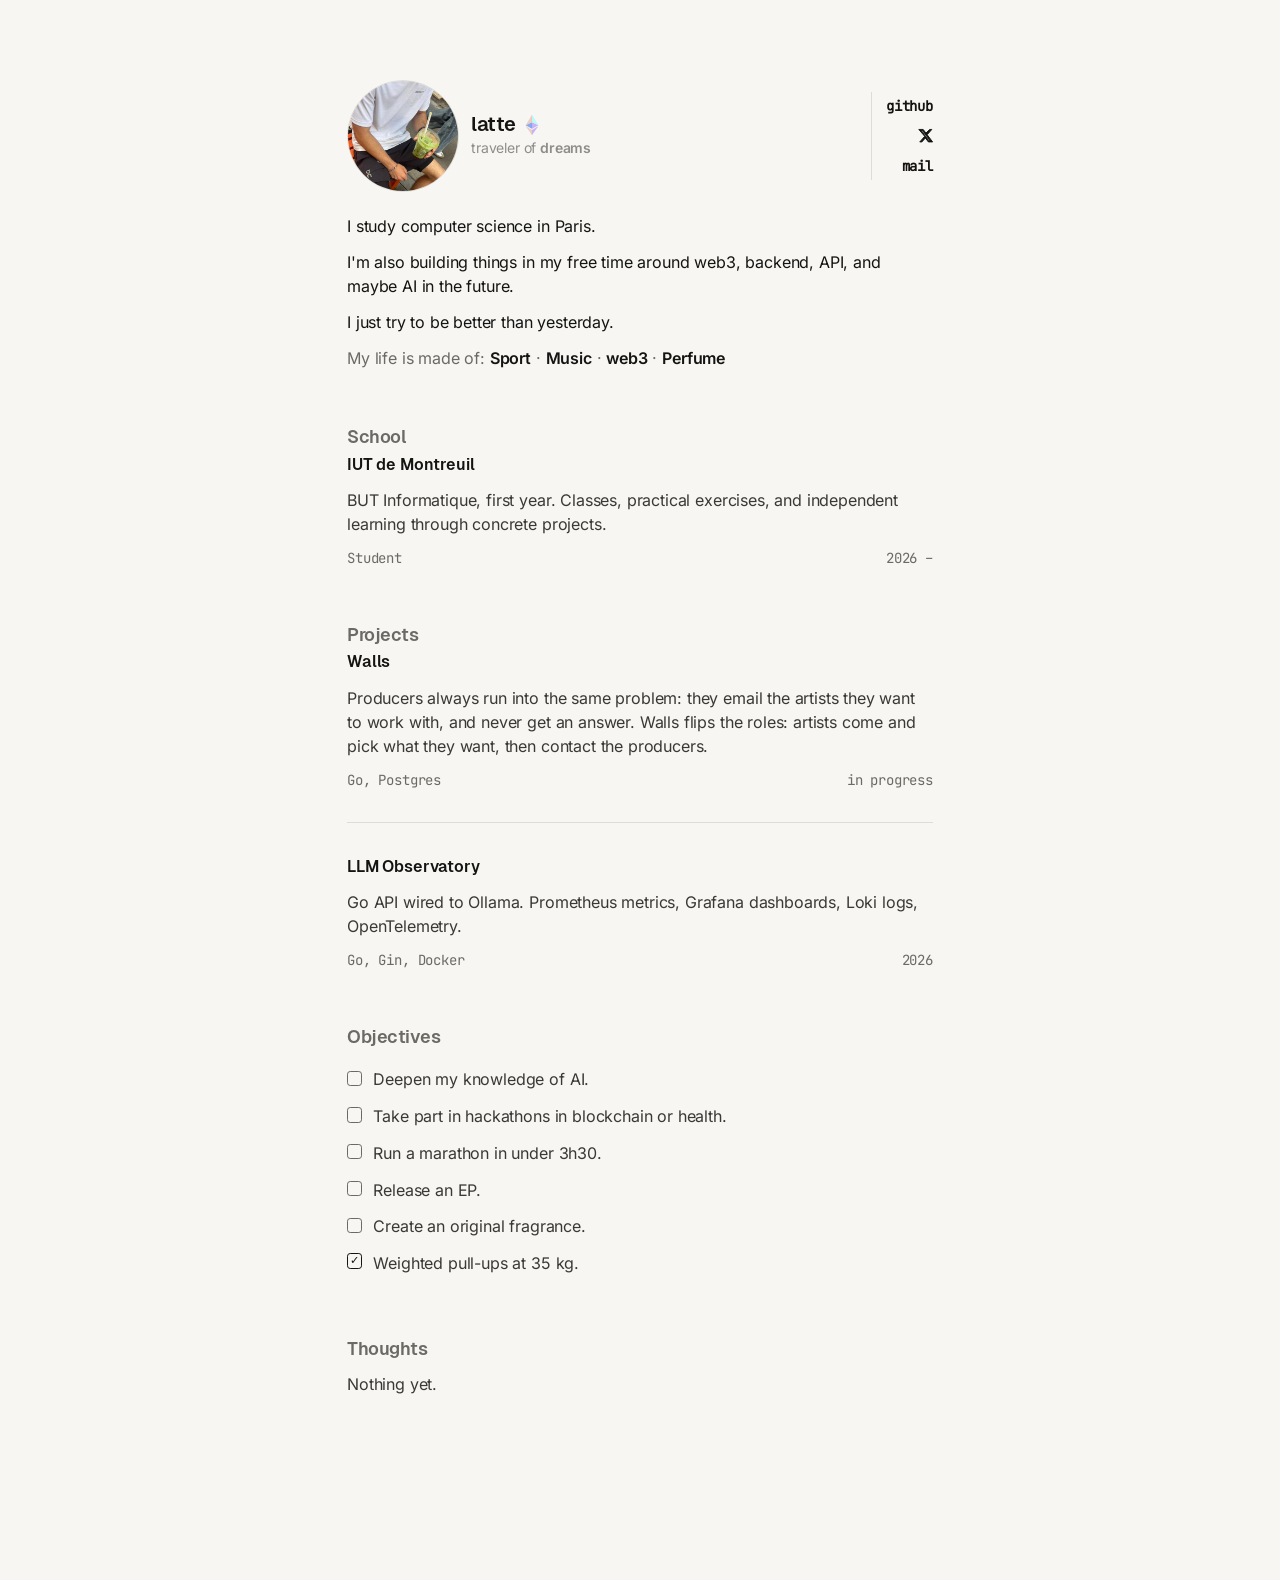
==== index.html @ 4511f8d3 "Play page reveal once per session" ====
<!DOCTYPE html>
<html lang="en">
  <head>
    <meta charset="utf-8" />
    <meta name="viewport" content="width=device-width, initial-scale=1" />
    <title>latte</title>
    <meta
      name="description"
      content="Computer science student at IUT de Montreuil. Go backend, APIs, blockchain. Looking for an apprenticeship in 2027."
    />
    <meta property="og:title" content="latte" />
    <meta
      property="og:description"
      content="Computer science student. Go backend, APIs, onchain infra. Apprenticeship 2027."
    />
    <meta property="og:type" content="website" />
    <link rel="icon" href="assets/ethereum.svg" type="image/svg+xml" />
    <script src="assets/reveal.js"></script>
    <link rel="preload" as="image" href="assets/mael.jpg" />
    <link rel="stylesheet" href="assets/style.css" />
    <link rel="preload" href="assets/fonts/inter-400.woff2" as="font" type="font/woff2" crossorigin />
    <link rel="preload" href="assets/fonts/geist-600.woff2" as="font" type="font/woff2" crossorigin />
  </head>
  <body>
    <a class="skip-link" href="#main">Skip to content</a>
    <div class="wrap">
      <main id="main">
        <header class="site-header">
          <img
            class="avatar"
            src="assets/mael.jpg"
            alt="Sitting outside with a matcha"
            width="128"
            height="128"
          />
          <div class="header-copy">
            <h1 class="site-title">
              latte
              <img class="evm-mark" src="assets/ethereum.svg" alt="Ethereum" width="18" height="18" />
            </h1>
            <p class="greeting">traveler of <a href="dreams.html">dreams</a></p>
          </div>
          <nav class="header-links" aria-label="Contact">
            <a href="https://github.com/lattewei" target="_blank" rel="noopener noreferrer">github</a>
            <a class="x-link" href="https://x.com/lattenull" target="_blank" rel="noopener noreferrer" aria-label="X">
              <svg viewBox="0 0 24 24" aria-hidden="true">
                <path fill="currentColor" stroke="currentColor" stroke-width="1.4" stroke-linejoin="round" d="M18.244 2.25h3.308l-7.227 8.26 8.502 11.24H16.17l-4.714-6.231-5.401 6.231H2.744l7.727-8.835L1.254 2.25H8.08l4.253 5.622L18.244 2.25zm-1.161 17.52h1.833L7.084 4.126H5.117z"/>
              </svg>
            </a>
            <a href="mailto:latte.pro@tutamail.com">mail</a>
          </nav>
        </header>

        <div class="bio">
          <p>I study computer science in Paris.</p>
          <p>I'm also building things in my free time around web3, backend, API, and maybe AI in the future.</p>
          <p>I just try to be better than yesterday.</p>
          <p class="meta-line">
            My life is made of:
            <a class="link-accent" href="interests/sport.html">Sport</a>
            ·
            <a class="link-accent" href="interests/music.html">Music</a>
            ·
            <a class="link-accent" href="interests/web3.html">web3</a>
            ·
            <a class="link-accent" href="interests/perfume.html">Perfume</a>
          </p>

        </div>

        <section class="section" aria-labelledby="school-heading">
          <h2 id="school-heading" class="section-heading">School</h2>
          <article class="entry">
            <p class="work-headline">
              <a class="link-fg" href="https://www.iut.univ-paris8.fr/Formations/BUT/INFO" target="_blank" rel="noopener noreferrer">IUT de Montreuil</a>
            </p>
            <div class="entry-body">
              <p>BUT Informatique, first year. Classes, practical exercises, and independent learning through concrete projects.</p>
              <div class="work-meta">
                <span>Student</span>
                <span class="date-label">2026 –</span>
              </div>
            </div>
          </article>
        </section>

        <section class="section" aria-labelledby="projects-heading">
          <h2 id="projects-heading" class="section-heading">Projects</h2>
          <article class="entry">
            <p class="work-headline">
              <a class="link-fg" href="https://github.com/lattewei/walls" target="_blank" rel="noopener noreferrer">Walls</a>
            </p>
            <div class="entry-body">
              <p>
                Producers always run into the same problem: they email the artists they want to work with, and never get an answer.
                Walls flips the roles: artists come and pick what they want, then contact the producers.
              </p>
              <div class="work-meta">
                <span>Go, Postgres</span>
                <span class="date-label">in progress</span>
              </div>
            </div>
          </article>
          <article class="entry">
            <p class="work-headline">
              <a class="link-fg" href="https://github.com/lattewei/llm-observatory" target="_blank" rel="noopener noreferrer">LLM Observatory</a>
            </p>
            <div class="entry-body">
              <p>
                Go API wired to Ollama. Prometheus metrics, Grafana dashboards, Loki logs, OpenTelemetry.
              </p>
              <div class="work-meta">
                <span>Go, Gin, Docker</span>
                <span class="date-label">2026</span>
              </div>
            </div>
          </article>
        </section>

        <section class="section" aria-labelledby="objectives-heading">
          <h2 id="objectives-heading" class="section-heading">Objectives</h2>
          <ul class="checklist">
            <li>Deepen my knowledge of AI.</li>
            <li>Take part in hackathons in blockchain or health.</li>
            <li>Run a marathon in under 3h30.</li>
            <li>Release an EP.</li>
            <li>Create an original fragrance.</li>
            <li class="is-done">Weighted pull-ups at 35 kg.</li>
          </ul>
        </section>

        <section class="section" aria-labelledby="pensees-heading">
          <h2 id="pensees-heading" class="section-heading">Thoughts</h2>
          <div data-pensees-list>
            <p class="entry-body">Nothing yet.</p>
          </div>
        </section>
      </main>
    </div>
    <script src="pensees/posts.js"></script>
    <script src="assets/pensees.js"></script>
    <script src="assets/lightbox.js"></script>
  </body>
</html>
---- assets/style.css ----
@font-face {
  font-family: Inter;
  font-style: normal;
  font-display: swap;
  font-weight: 400;
  src: url("fonts/inter-400.woff2") format("woff2");
}

@font-face {
  font-family: Inter;
  font-style: normal;
  font-display: swap;
  font-weight: 600;
  src: url("fonts/inter-600.woff2") format("woff2");
}

@font-face {
  font-family: Geist Sans;
  font-style: normal;
  font-display: swap;
  font-weight: 500;
  src: url("fonts/geist-500.woff2") format("woff2");
}

@font-face {
  font-family: Geist Sans;
  font-style: normal;
  font-display: swap;
  font-weight: 600;
  src: url("fonts/geist-600.woff2") format("woff2");
}

@font-face {
  font-family: JetBrains Mono;
  font-style: normal;
  font-display: swap;
  font-weight: 400;
  src: url("fonts/jetbrains-400.woff2") format("woff2");
}

:root {
  --font-sans: Inter, system-ui, sans-serif;
  --font-display: "Geist Sans", system-ui, sans-serif;
  --font-mono: "JetBrains Mono", ui-monospace, monospace;
  /* Theme: edit these tokens to restyle the site (light by default). */
  --color-bg: #f7f6f2;
  --color-fg: #141413;
  --color-fg-soft: #3a3935;
  --color-muted: #6b6a65;
  --color-muted-soft: #8e8d88;
  --color-accent: #2a7fd4;
  --color-border: #dddcd5;
  --color-focus-surface: color-mix(in srgb, var(--color-accent) 10%, var(--color-bg));
  --color-lightbox: rgba(247, 246, 242, 0.94);
  --motion-ease-out: cubic-bezier(0.22, 1, 0.36, 1);
  --motion-hover: 0.28s var(--motion-ease-out);
  --motion-focus: 0.22s var(--motion-ease-out);
  --font-size-body: 1rem;
  --line-height-body: 1.5;
  --font-size-sm: 0.875rem;
  --line-height-sm: 1.45;
  --font-size-xs: 0.75rem;
  --font-size-lg: 1.125rem;
  --line-height-lg: 1.25;
  --font-size-xl: 1.25rem;
  --line-height-xl: 1.15;
  --link-underline-offset: 0.2em;
  --link-underline-thickness: 1px;
  --space-s: 1rem;
  --space-m: 1.5rem;
  --space-l: 2rem;
  --space-xl: 3.5rem;
  --radius: 0.25rem;
}

html {
  color-scheme: light;
  background: var(--color-bg);
}

*,
*::before,
*::after {
  box-sizing: border-box;
  margin: 0;
  padding: 0;
}

html {
  -webkit-text-size-adjust: 100%;
}

body {
  min-height: 100dvh;
  display: flex;
  flex-direction: column;
  background: var(--color-bg);
  color: var(--color-fg);
  font-family: var(--font-sans);
  font-size: var(--font-size-body);
  font-weight: 400;
  line-height: var(--line-height-body);
  letter-spacing: -0.01em;
  -webkit-font-smoothing: antialiased;
  overflow-x: clip;
}

img {
  max-width: 100%;
  height: auto;
  display: block;
}

a {
  color: inherit;
  text-decoration: none;
}

button {
  font: inherit;
  color: inherit;
  background: none;
  border: 0;
  cursor: pointer;
}

.skip-link {
  position: fixed;
  z-index: 50;
  top: 1rem;
  left: 1rem;
  padding: 0.5rem 0.75rem;
  border: 1px solid var(--color-border);
  border-radius: var(--radius);
  background: var(--color-bg);
  color: var(--color-fg);
  font-size: var(--font-size-sm);
  clip-path: inset(50%);
  width: 1px;
  height: 1px;
  overflow: hidden;
  opacity: 0;
}

.skip-link:focus-visible {
  clip-path: none;
  width: auto;
  height: auto;
  overflow: visible;
  opacity: 1;
  outline: 2px solid var(--color-accent);
  outline-offset: 2px;
}

.wrap {
  width: 100%;
  max-width: 65ch;
  margin: 0 auto;
  padding: 2rem 1.5rem 4rem;
  flex: 1;
  display: flex;
  flex-direction: column;
}

@media (min-width: 48rem) {
  .wrap {
    padding: 5rem 2rem 8rem;
  }
}

#main {
  flex: 1;
  scroll-margin-top: 1rem;
}

.site-header {
  display: flex;
  align-items: center;
  gap: 0.75rem;
  margin-bottom: 1.375rem;
}

.avatar {
  width: 7rem;
  height: 7rem;
  flex-shrink: 0;
  border-radius: 999px;
  border: 1px solid var(--color-border);
  object-fit: cover;
  object-position: 50% 18%;
}

.header-copy {
  min-width: 0;
  flex: 1;
  display: flex;
  flex-direction: column;
  gap: 0.125rem;
}

.header-links {
  display: flex;
  flex-direction: column;
  align-items: flex-end;
  justify-content: center;
  gap: 0.15rem;
  margin-left: auto;
  padding-left: 0.85rem;
  border-left: 1px solid var(--color-border);
  font-family: var(--font-mono);
  font-size: var(--font-size-sm);
  line-height: 1.3;
}

.header-links a {
  color: var(--color-fg);
  font-weight: 600;
  min-height: 1.75rem;
  display: inline-flex;
  align-items: center;
}

.header-links a:hover,
.header-links a:focus-visible {
  color: var(--color-fg);
  text-decoration: underline;
  text-underline-offset: var(--link-underline-offset);
}

.header-links a:focus-visible {
  outline: 2px solid var(--color-accent);
  outline-offset: 2px;
}

.site-title {
  display: inline-flex;
  align-items: center;
  gap: 0.4rem;
  font-family: var(--font-display);
  font-size: var(--font-size-xl);
  font-weight: 600;
  line-height: var(--line-height-xl);
  letter-spacing: -0.025em;
}

.evm-mark {
  width: 1em;
  height: 1em;
  display: block;
}

.x-link {
  display: inline-flex;
  align-items: center;
  vertical-align: -0.18em;
  font-weight: 700;
}

.x-link svg {
  width: 1.1em;
  height: 1.1em;
  display: block;
}

.greeting {
  font-size: var(--font-size-sm);
  line-height: var(--line-height-sm);
  color: var(--color-muted-soft);
}

.greeting a {
  color: inherit;
  font-weight: 600;
}

.greeting a:hover,
.greeting a:focus-visible {
  color: var(--color-fg);
  text-decoration: underline;
  text-underline-offset: var(--link-underline-offset);
}

.greeting a:focus-visible {
  outline: 2px solid var(--color-accent);
  outline-offset: 2px;
}

.bio {
  color: var(--color-fg-soft);
  margin-bottom: var(--space-xl);
}

.bio p + p {
  margin-top: 0.75rem;
}

.bio p:first-child,
.bio p:nth-child(2),
.bio p:nth-child(3) {
  color: var(--color-fg);
}

.meta-line {
  margin-top: 0.75rem;
  color: var(--color-muted);
}

.contact-line {
  margin-top: 2rem;
}

.section {
  width: 100%;
  margin-bottom: var(--space-xl);
}

.section-heading {
  font-family: var(--font-display);
  font-size: var(--font-size-lg);
  font-weight: 600;
  line-height: var(--line-height-lg);
  letter-spacing: -0.025em;
  color: var(--color-muted);
  margin-bottom: 0.75rem;
}

@media (min-width: 48rem) {
  .section-heading {
    margin-bottom: 0.25rem;
  }
}

.entry {
  padding-bottom: 2rem;
  border-bottom: 1px solid var(--color-border);
}

.entry:last-child {
  padding-bottom: 0;
  border-bottom: 0;
}

.entry + .entry {
  margin-top: 2rem;
}

.work-headline {
  font-family: var(--font-display);
  font-size: var(--font-size-body);
  font-weight: 600;
  line-height: var(--line-height-sm);
}

.entry-body {
  margin-top: 0.75rem;
  color: var(--color-fg-soft);
}

.entry-body p + p {
  margin-top: 0.5rem;
}

.checklist {
  list-style: none;
  margin: 0.75rem 0 0;
  padding: 0;
  color: var(--color-fg-soft);
}

.checklist li {
  display: flex;
  align-items: flex-start;
  gap: 0.7rem;
  padding: 0.4rem 0;
}

.checklist li::before {
  content: "";
  box-sizing: border-box;
  width: 0.95rem;
  height: 0.95rem;
  flex-shrink: 0;
  margin-top: 0.2em;
  border: 1.5px solid var(--color-muted);
  border-radius: 0.2rem;
  background: var(--color-bg);
  pointer-events: none;
}

.checklist li.is-done::before {
  content: "✓";
  display: grid;
  place-items: center;
  border-color: var(--color-fg);
  color: var(--color-fg);
  font-size: 0.7rem;
  font-weight: 700;
  line-height: 1;
}

.work-meta {
  display: flex;
  flex-wrap: wrap;
  align-items: baseline;
  justify-content: space-between;
  gap: 0.25rem 1rem;
  margin-top: 0.75rem;
  font-family: var(--font-mono);
  font-size: var(--font-size-sm);
  line-height: var(--line-height-sm);
  color: var(--color-muted);
}

.date-label {
  font-variant-numeric: tabular-nums;
}

.link-accent,
.link-fg {
  color: var(--color-fg);
  font-weight: 600;
}

.link-accent:hover,
.link-fg:hover,
.link-accent:focus-visible,
.link-fg:focus-visible {
  text-decoration: underline;
  text-decoration-thickness: var(--link-underline-thickness);
  text-underline-offset: var(--link-underline-offset);
}

.link-accent:focus-visible,
.link-fg:focus-visible,
.back:focus-visible {
  outline: 2px solid var(--color-accent);
  outline-offset: 2px;
}

.back {
  display: inline-flex;
  align-items: center;
  margin-bottom: 1.5rem;
  color: var(--color-muted);
  line-height: 1;
}

.back-arrow {
  font-size: 2rem;
  font-style: normal;
  font-weight: 400;
  line-height: 1;
}

.back:hover,
.back:focus-visible {
  color: var(--color-fg);
  text-decoration: none;
}

.page-title {
  font-family: var(--font-display);
  font-size: var(--font-size-xl);
  font-weight: 600;
  letter-spacing: -0.025em;
  margin-bottom: 1rem;
}

.page-body {
  color: var(--color-fg-soft);
}

.page-body p + p {
  margin-top: 0.75rem;
}

.page-media {
  columns: 2;
  column-gap: 0.9rem;
  margin-top: 1.5rem;
}

.page-media:empty {
  display: none;
}

.page-media img {
  display: block;
  width: 100%;
  height: auto;
  margin: 0 0 0.9rem;
  border: 1px solid var(--color-border);
  break-inside: avoid;
  animation: media-in 0.55s var(--motion-ease-out) both;
}

@keyframes media-in {
  from {
    opacity: 0;
    transform: translateY(8px);
  }
  to {
    opacity: 1;
    transform: none;
  }
}

@media (max-width: 30rem) {
  .page-media {
    columns: 1;
  }
}

.now-album {
  margin-top: 2rem;
}

.now-album-label {
  font-family: var(--font-mono);
  font-size: var(--font-size-xs);
  color: var(--color-muted);
  margin-bottom: 0.65rem;
}

.now-album-card {
  display: flex;
  align-items: center;
  gap: 0.9rem;
  max-width: 22rem;
}

.now-album-card:focus-visible {
  outline: 2px solid var(--color-accent);
  outline-offset: 2px;
}

.now-album-card img {
  width: 7rem;
  height: 7rem;
  object-fit: cover;
  border-radius: 0.45rem;
  flex-shrink: 0;
}

.now-album-meta {
  display: flex;
  flex-direction: column;
  gap: 0.2rem;
  min-width: 0;
}

.now-album-meta strong {
  font-family: var(--font-display);
  font-weight: 600;
  color: var(--color-fg);
}

.now-album-meta span {
  font-size: var(--font-size-sm);
  color: var(--color-muted);
}

.now-album-card:hover .now-album-meta strong {
  text-decoration: underline;
  text-underline-offset: var(--link-underline-offset);
}



.pensee-row {
  display: flex;
  flex-wrap: wrap;
  align-items: baseline;
  justify-content: space-between;
  gap: 0.25rem 1rem;
  padding: 0.85rem 0;
  border-bottom: 1px solid var(--color-border);
}

.pensee-row:first-child {
  padding-top: 0.35rem;
}

.pensee-row:last-child {
  border-bottom: 0;
}

.perfume-row {
  display: flex;
  flex-wrap: wrap;
  align-items: baseline;
  justify-content: space-between;
  gap: 0.25rem 1rem;
  padding: 0.85rem 0;
  border-bottom: 1px solid var(--color-border);
}

.perfume-row .link-fg,
.perfume-name {
  font-family: var(--font-sans);
  font-weight: 600;
  letter-spacing: normal;
}

.perfume-row:first-child {
  padding-top: 0.35rem;
}

.perfume-row:last-child {
  border-bottom: 0;
}

.perfume-meta,
.perfume-detail-meta {
  font-family: var(--font-sans);
  font-size: var(--font-size-sm);
  line-height: var(--line-height-sm);
  color: var(--color-muted);
}

.perfume-detail-meta {
  display: block;
  margin-bottom: 1.25rem;
}

.article-date {
  display: block;
  margin-bottom: 1.25rem;
  color: var(--color-muted);
}

::selection {
  color: var(--color-bg);
  background: var(--color-fg);
}

@keyframes reveal-in {
  from {
    opacity: 0;
    filter: blur(5px);
    transform: translateY(7px);
  }
  to {
    opacity: 1;
    filter: blur(0);
    transform: translateY(0);
  }
}

/* Reveal runs once per browser session (html.reveal set by assets/reveal.js). */
@media (prefers-reduced-motion: no-preference) {
  html.reveal .wrap main > *:not(.page-media) {
    animation: reveal-in 0.5s var(--motion-ease-out) both;
  }

  html.reveal .wrap main > *:nth-child(1) {
    animation-delay: 0.05s;
  }

  html.reveal .wrap main > *:nth-child(2) {
    animation-delay: 0.11s;
  }

  html.reveal .wrap main > *:nth-child(3) {
    animation-delay: 0.17s;
  }

  html.reveal .wrap main > *:nth-child(4) {
    animation-delay: 0.23s;
  }

  html.reveal .wrap main > *:nth-child(5) {
    animation-delay: 0.29s;
  }

  html.reveal .wrap main > *:nth-child(n + 6) {
    animation-delay: 0.35s;
  }
}

@media (prefers-reduced-motion: reduce) {
  *,
  *::before,
  *::after {
    transition-duration: 0.01ms !important;
    animation-duration: 0.01ms !important;
  }
}

.lightbox {
  position: fixed;
  inset: 0;
  z-index: 100;
  display: none;
  align-items: center;
  justify-content: center;
  padding: 4vmin;
  background: var(--color-lightbox);
  cursor: zoom-out;
}

.lightbox.is-open {
  display: flex;
  animation: lightbox-fade 0.2s var(--motion-ease-out) both;
}

.lightbox img {
  max-width: 100%;
  max-height: 100%;
  width: auto;
  height: auto;
  border: 1px solid var(--color-border);
  animation: lightbox-zoom 0.24s var(--motion-ease-out) both;
}

body.lightbox-open {
  overflow: hidden;
}

@keyframes lightbox-fade {
  from {
    opacity: 0;
  }
  to {
    opacity: 1;
  }
}

@keyframes lightbox-zoom {
  from {
    opacity: 0;
    transform: scale(0.97);
  }
  to {
    opacity: 1;
    transform: scale(1);
  }
}
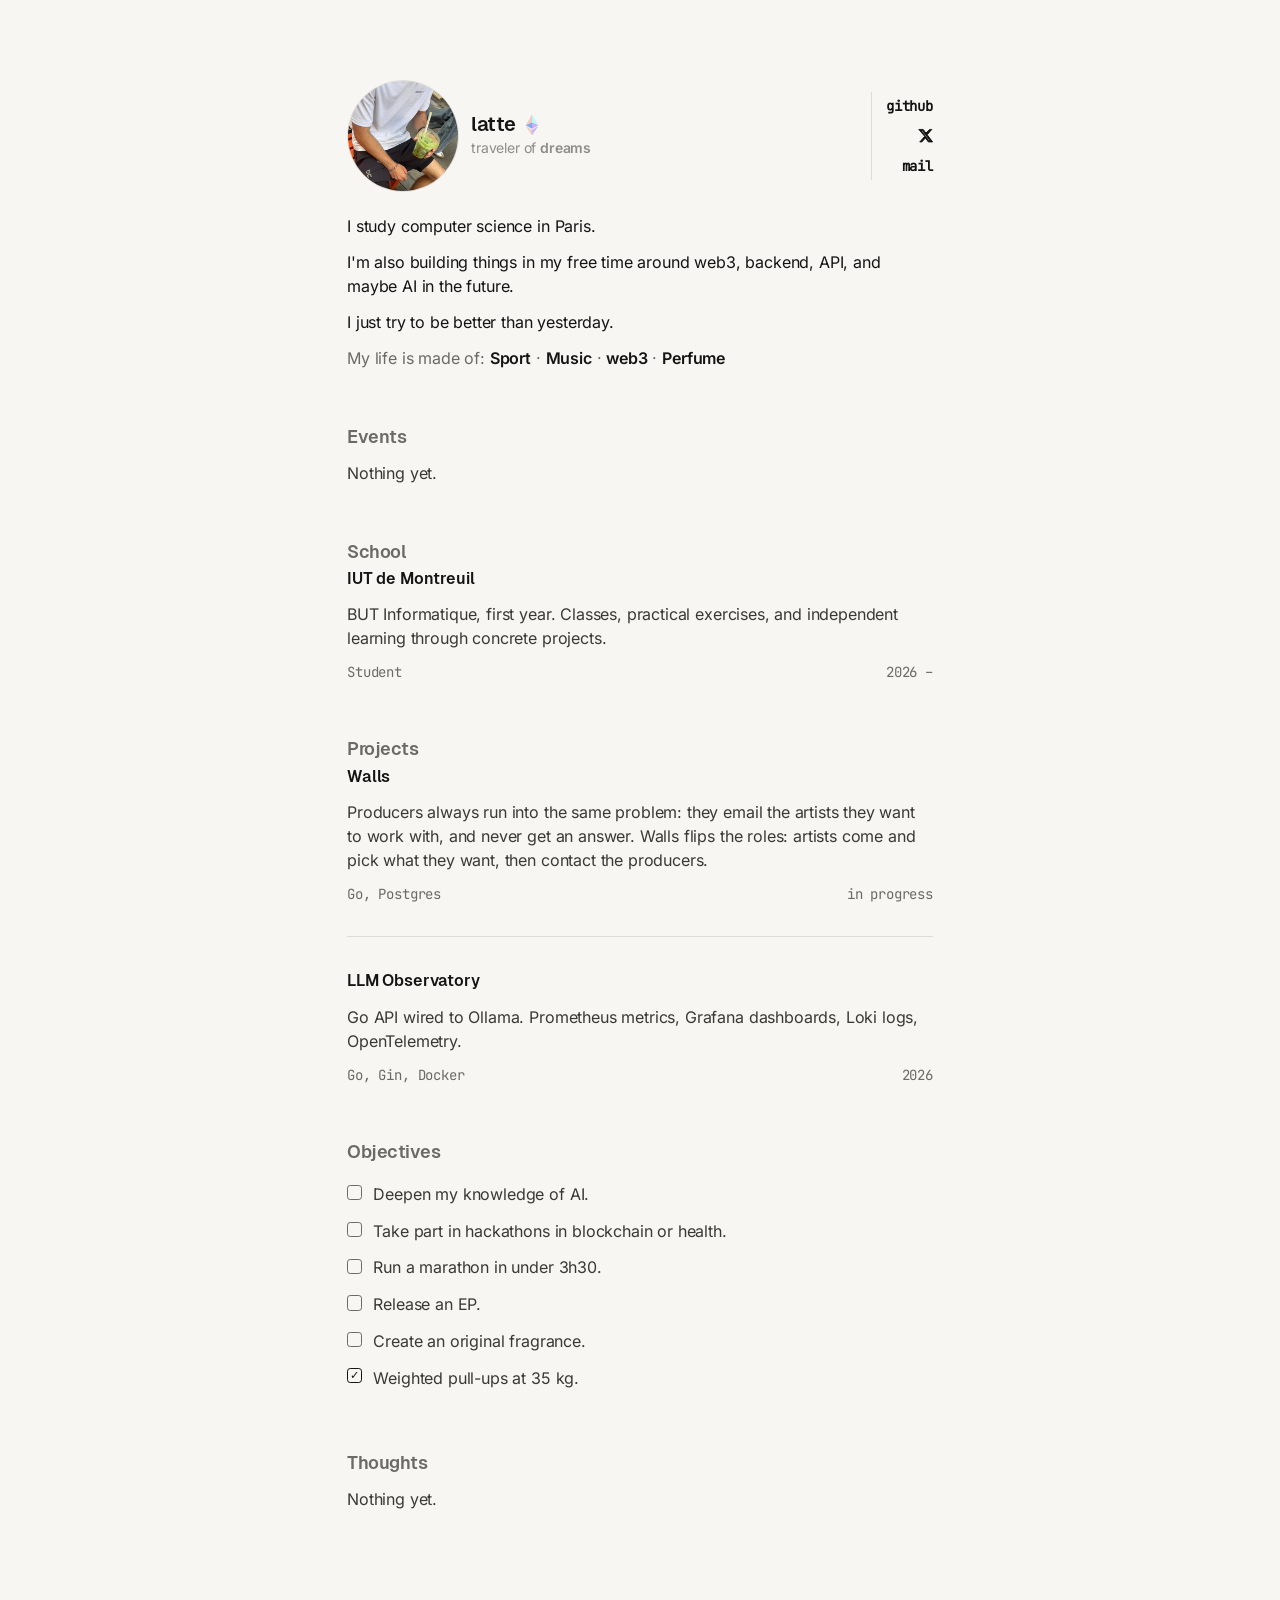
==== commit ff55d790: "Add Events timeline section like spidex.dev" ====
--- a/index.html
+++ b/index.html
@@ -68,6 +68,13 @@
 
         </div>
 
+        <section class="section" aria-labelledby="events-heading">
+          <h2 id="events-heading" class="section-heading">Events</h2>
+          <div data-events>
+            <p class="entry-body">Nothing yet.</p>
+          </div>
+        </section>
+
         <section class="section" aria-labelledby="school-heading">
           <h2 id="school-heading" class="section-heading">School</h2>
           <article class="entry">
@@ -137,6 +144,8 @@
         </section>
       </main>
     </div>
+    <script src="events/posts.js"></script>
+    <script src="assets/events.js"></script>
     <script src="pensees/posts.js"></script>
     <script src="assets/pensees.js"></script>
     <script src="assets/lightbox.js"></script>
--- a/assets/style.css
+++ b/assets/style.css
@@ -314,6 +314,204 @@
   margin-bottom: var(--space-xl);
 }
 
+/* Events timeline (mobile vertical, desktop horizontal). */
+.events-mobile {
+  list-style: none;
+  margin: 0.5rem 0 0;
+  padding: 0;
+}
+
+.event-mobile-item {
+  display: flex;
+  gap: 1rem;
+  padding-bottom: 1.75rem;
+}
+
+.event-mobile-item:last-child {
+  padding-bottom: 0.25rem;
+}
+
+.event-mobile-rail {
+  position: relative;
+  display: flex;
+  flex-direction: column;
+  align-items: center;
+  width: 3rem;
+  flex-shrink: 0;
+}
+
+.event-mobile-item:not(:last-child) .event-mobile-rail::after {
+  content: "";
+  position: absolute;
+  top: 3.15rem;
+  bottom: -1.75rem;
+  left: 50%;
+  width: 1px;
+  background: var(--color-border);
+  transform: translateX(-50%);
+}
+
+.event-mobile-body {
+  min-width: 0;
+  flex: 1;
+  padding-top: 0.15rem;
+}
+
+.event-thumb {
+  position: relative;
+  z-index: 1;
+  display: block;
+  width: 3rem;
+  height: 3rem;
+  flex-shrink: 0;
+  overflow: hidden;
+  border-radius: 0.4rem;
+  border: 1px solid var(--color-border);
+  background: color-mix(in srgb, var(--color-fg) 6%, var(--color-bg));
+  box-shadow: 0 0 0 3px var(--color-bg);
+}
+
+.event-thumb img {
+  display: block;
+  width: 100%;
+  height: 100%;
+  object-fit: cover;
+}
+
+.event-thumb-fallback {
+  display: block;
+  width: 100%;
+  height: 100%;
+  background: color-mix(in srgb, var(--color-muted) 18%, var(--color-bg));
+}
+
+a.event-thumb:hover,
+a.event-thumb:focus-visible {
+  border-color: var(--color-muted);
+}
+
+a.event-thumb:focus-visible {
+  outline: 2px solid var(--color-accent);
+  outline-offset: 2px;
+}
+
+.event-date {
+  display: block;
+  font-family: var(--font-mono);
+  font-size: var(--font-size-xs);
+  line-height: 1.3;
+  color: var(--color-muted);
+}
+
+.event-copy {
+  min-width: 0;
+}
+
+.event-mobile-body .event-copy {
+  margin-top: 0.45rem;
+}
+
+.event-title {
+  font-family: var(--font-display);
+  font-size: var(--font-size-body);
+  font-weight: 600;
+  line-height: var(--line-height-sm);
+  color: var(--color-fg);
+}
+
+.event-desc {
+  margin-top: 0.35rem;
+  font-size: var(--font-size-sm);
+  line-height: var(--line-height-sm);
+  color: var(--color-fg-soft);
+}
+
+.events-desktop {
+  display: none;
+}
+
+@media (min-width: 48rem) {
+  .events-mobile {
+    display: none;
+  }
+
+  .events-desktop {
+    display: block;
+    margin-top: 0.75rem;
+    --event-count: 1;
+  }
+
+  .event-desktop-dates,
+  .event-desktop-thumbs,
+  .event-desktop-copies {
+    display: grid;
+    grid-template-columns: repeat(var(--event-count), minmax(0, 1fr));
+    gap: 0 1.15rem;
+  }
+
+  .event-desktop-dates .event-date {
+    display: flex;
+    min-height: 2.5rem;
+    align-items: flex-end;
+    justify-content: center;
+    text-align: center;
+    text-wrap: balance;
+  }
+
+  .event-desktop-line {
+    position: relative;
+    display: flex;
+    align-items: center;
+    min-height: 3.5rem;
+    margin: 0.85rem 0;
+  }
+
+  .event-desktop-line::before {
+    content: "";
+    position: absolute;
+    top: 50%;
+    left: calc(100% / var(--event-count) / 2);
+    right: calc(100% / var(--event-count) / 2);
+    height: 1px;
+    background: var(--color-border);
+    transform: translateY(-50%);
+  }
+
+  .event-desktop-thumbs {
+    position: relative;
+    z-index: 1;
+    width: 100%;
+  }
+
+  .event-desktop-thumb {
+    display: flex;
+    justify-content: center;
+  }
+
+  .event-desktop-thumb .event-thumb {
+    width: 3.5rem;
+    height: 3.5rem;
+  }
+
+  .event-desktop-copies {
+    gap: 0.75rem 1.15rem;
+  }
+
+  .event-desktop-copy {
+    display: flex;
+    flex-direction: column;
+    align-items: center;
+    text-align: center;
+  }
+
+  .event-desktop-copy .event-desc {
+    display: -webkit-box;
+    -webkit-box-orient: vertical;
+    -webkit-line-clamp: 3;
+    overflow: hidden;
+  }
+}
+
 .section-heading {
   font-family: var(--font-display);
   font-size: var(--font-size-lg);
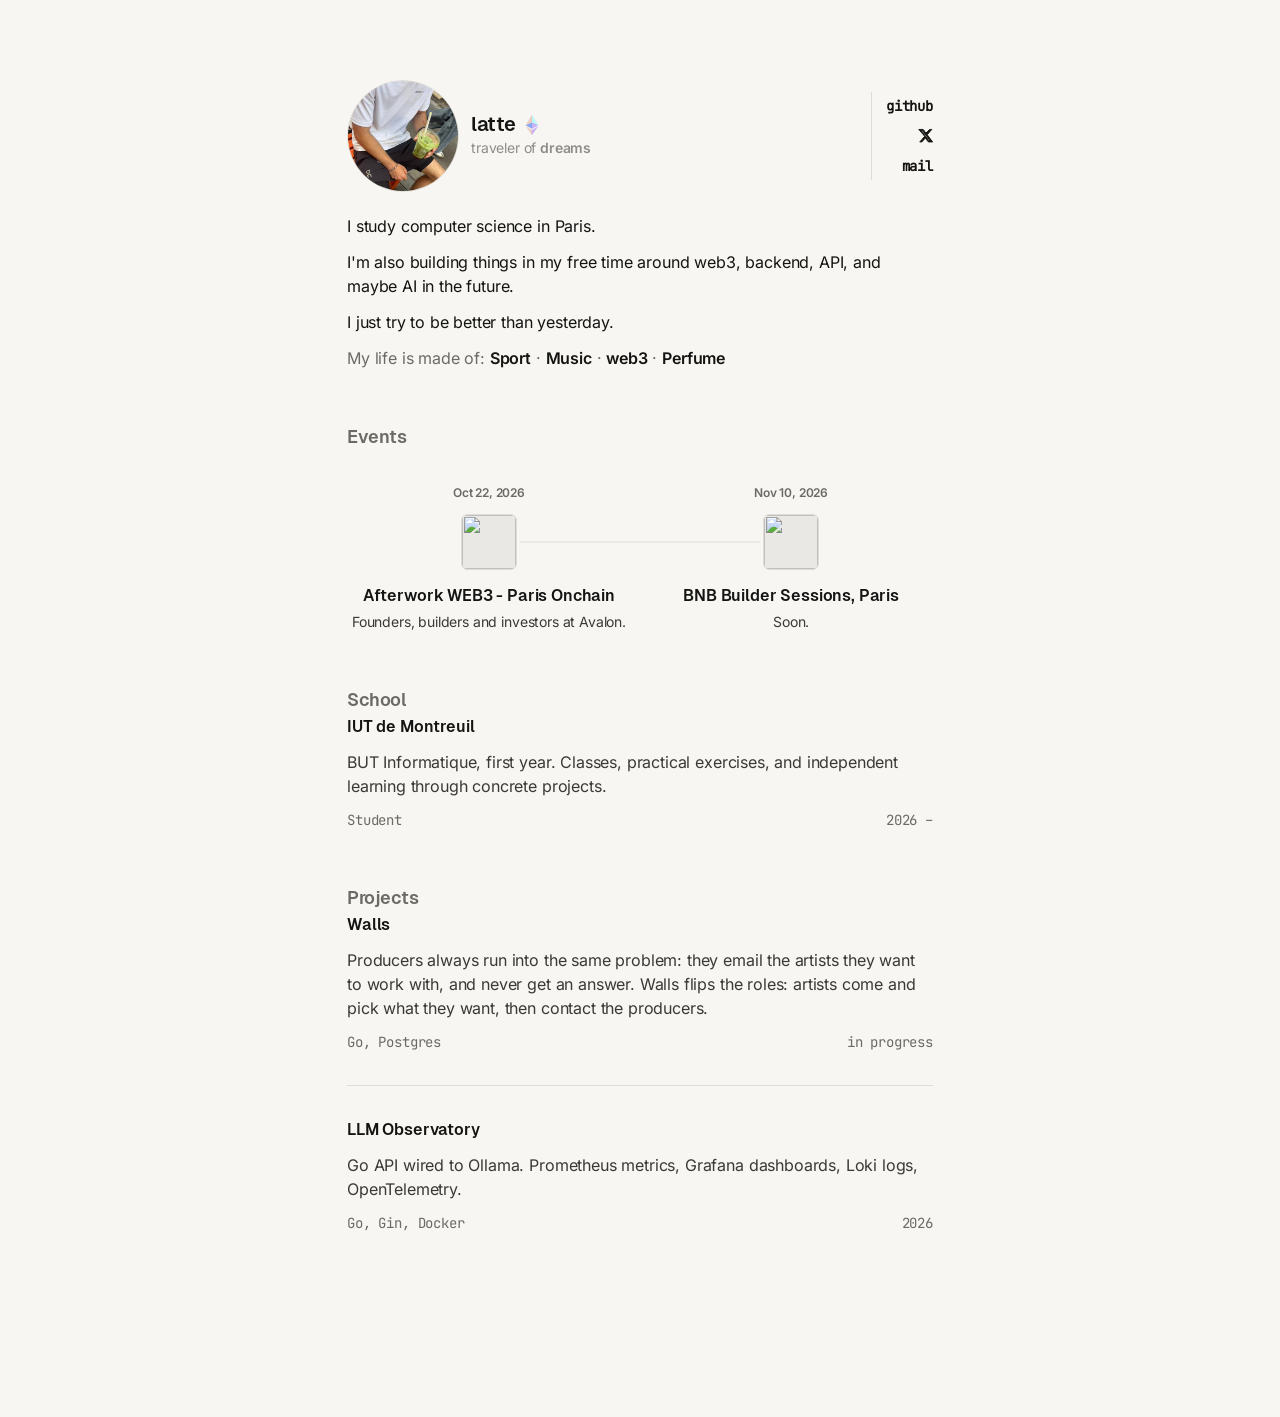
==== commit 81d18560: "Thicken event dates; drop Objectives and Thoughts from home" ====
--- a/index.html
+++ b/index.html
@@ -123,31 +123,10 @@
             </div>
           </article>
         </section>
-
-        <section class="section" aria-labelledby="objectives-heading">
-          <h2 id="objectives-heading" class="section-heading">Objectives</h2>
-          <ul class="checklist">
-            <li>Deepen my knowledge of AI.</li>
-            <li>Take part in hackathons in blockchain or health.</li>
-            <li>Run a marathon in under 3h30.</li>
-            <li>Release an EP.</li>
-            <li>Create an original fragrance.</li>
-            <li class="is-done">Weighted pull-ups at 35 kg.</li>
-          </ul>
-        </section>
-
-        <section class="section" aria-labelledby="pensees-heading">
-          <h2 id="pensees-heading" class="section-heading">Thoughts</h2>
-          <div data-pensees-list>
-            <p class="entry-body">Nothing yet.</p>
-          </div>
-        </section>
       </main>
     </div>
     <script src="events/posts.js"></script>
     <script src="assets/events.js"></script>
-    <script src="pensees/posts.js"></script>
-    <script src="assets/pensees.js"></script>
     <script src="assets/lightbox.js"></script>
   </body>
 </html>
--- a/assets/style.css
+++ b/assets/style.css
@@ -397,8 +397,9 @@
 
 .event-date {
   display: block;
-  font-family: var(--font-mono);
+  font-family: var(--font-sans);
   font-size: var(--font-size-xs);
+  font-weight: 600;
   line-height: 1.3;
   color: var(--color-muted);
 }
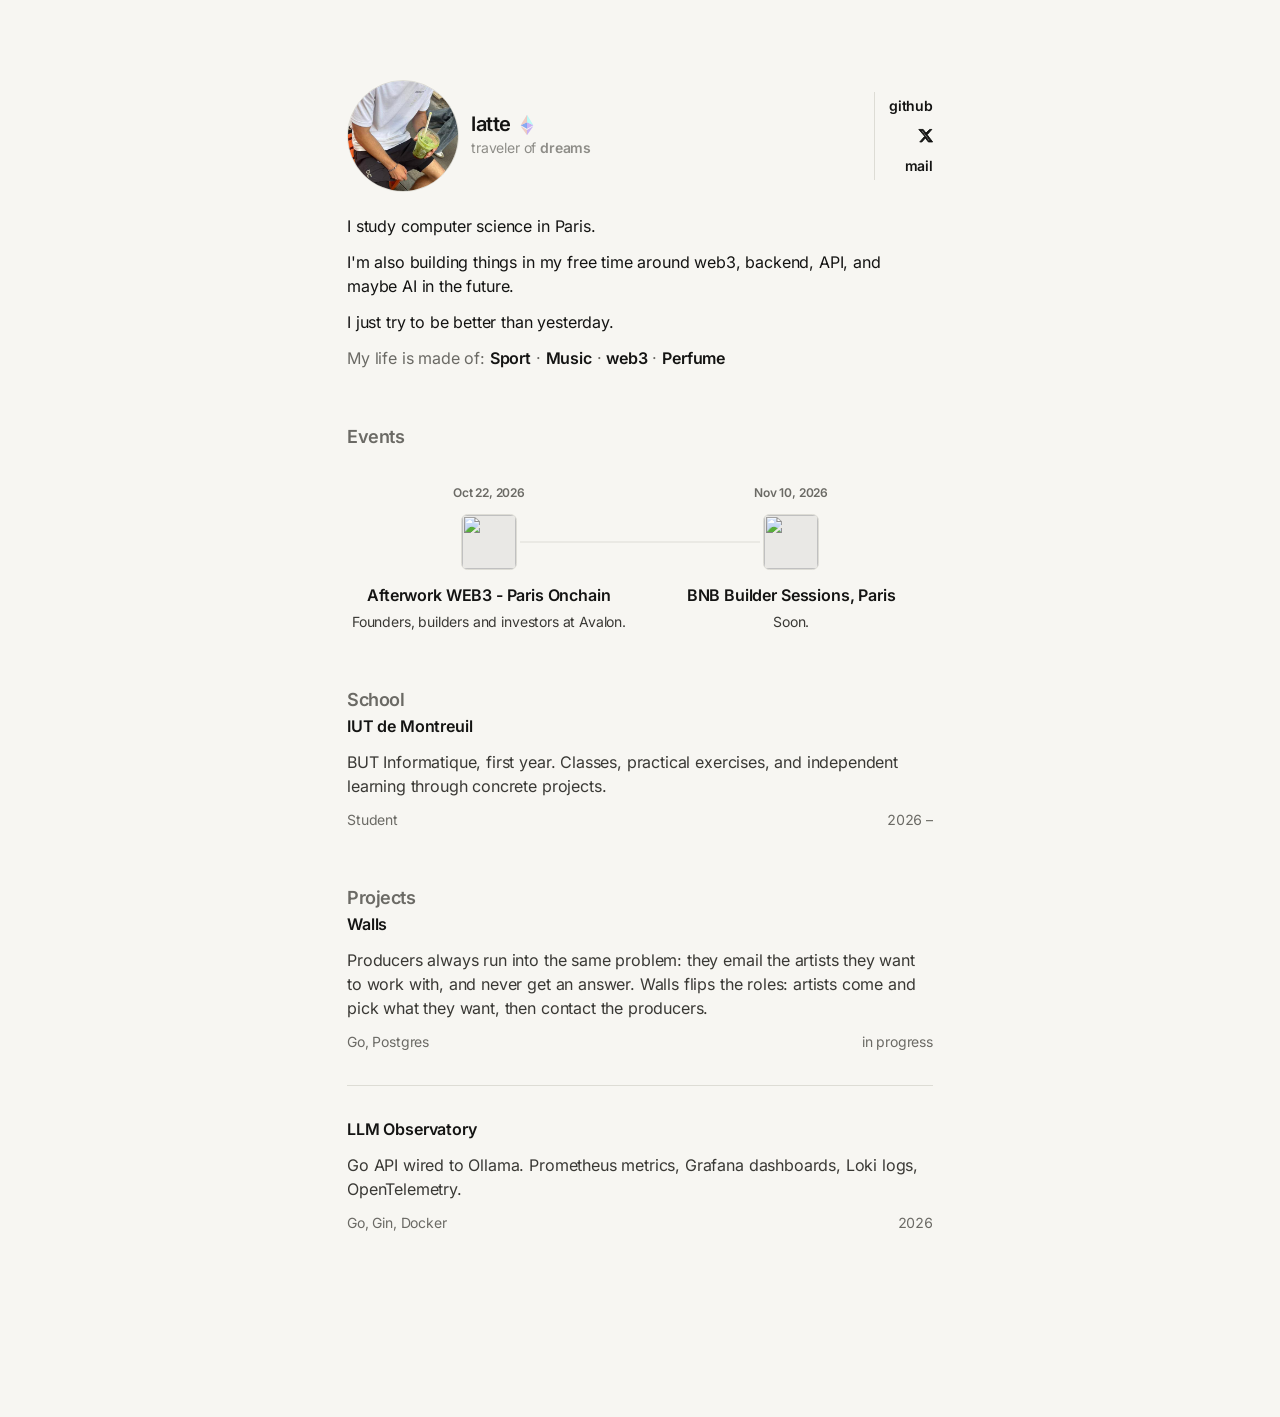
==== commit 625a6d20: "Use Inter everywhere; drop Geist and JetBrains" ====
--- a/index.html
+++ b/index.html
@@ -19,7 +19,7 @@
     <link rel="preload" as="image" href="assets/mael.jpg" />
     <link rel="stylesheet" href="assets/style.css" />
     <link rel="preload" href="assets/fonts/inter-400.woff2" as="font" type="font/woff2" crossorigin />
-    <link rel="preload" href="assets/fonts/geist-600.woff2" as="font" type="font/woff2" crossorigin />
+    <link rel="preload" href="assets/fonts/inter-600.woff2" as="font" type="font/woff2" crossorigin />
   </head>
   <body>
     <a class="skip-link" href="#main">Skip to content</a>
--- a/assets/style.css
+++ b/assets/style.css
@@ -14,34 +14,10 @@
   src: url("fonts/inter-600.woff2") format("woff2");
 }
 
-@font-face {
-  font-family: Geist Sans;
-  font-style: normal;
-  font-display: swap;
-  font-weight: 500;
-  src: url("fonts/geist-500.woff2") format("woff2");
-}
-
-@font-face {
-  font-family: Geist Sans;
-  font-style: normal;
-  font-display: swap;
-  font-weight: 600;
-  src: url("fonts/geist-600.woff2") format("woff2");
-}
-
-@font-face {
-  font-family: JetBrains Mono;
-  font-style: normal;
-  font-display: swap;
-  font-weight: 400;
-  src: url("fonts/jetbrains-400.woff2") format("woff2");
-}
-
 :root {
   --font-sans: Inter, system-ui, sans-serif;
-  --font-display: "Geist Sans", system-ui, sans-serif;
-  --font-mono: "JetBrains Mono", ui-monospace, monospace;
+  --font-display: Inter, system-ui, sans-serif;
+  --font-mono: Inter, system-ui, sans-serif;
   /* Theme: edit these tokens to restyle the site (light by default). */
   --color-bg: #f7f6f2;
   --color-fg: #141413;
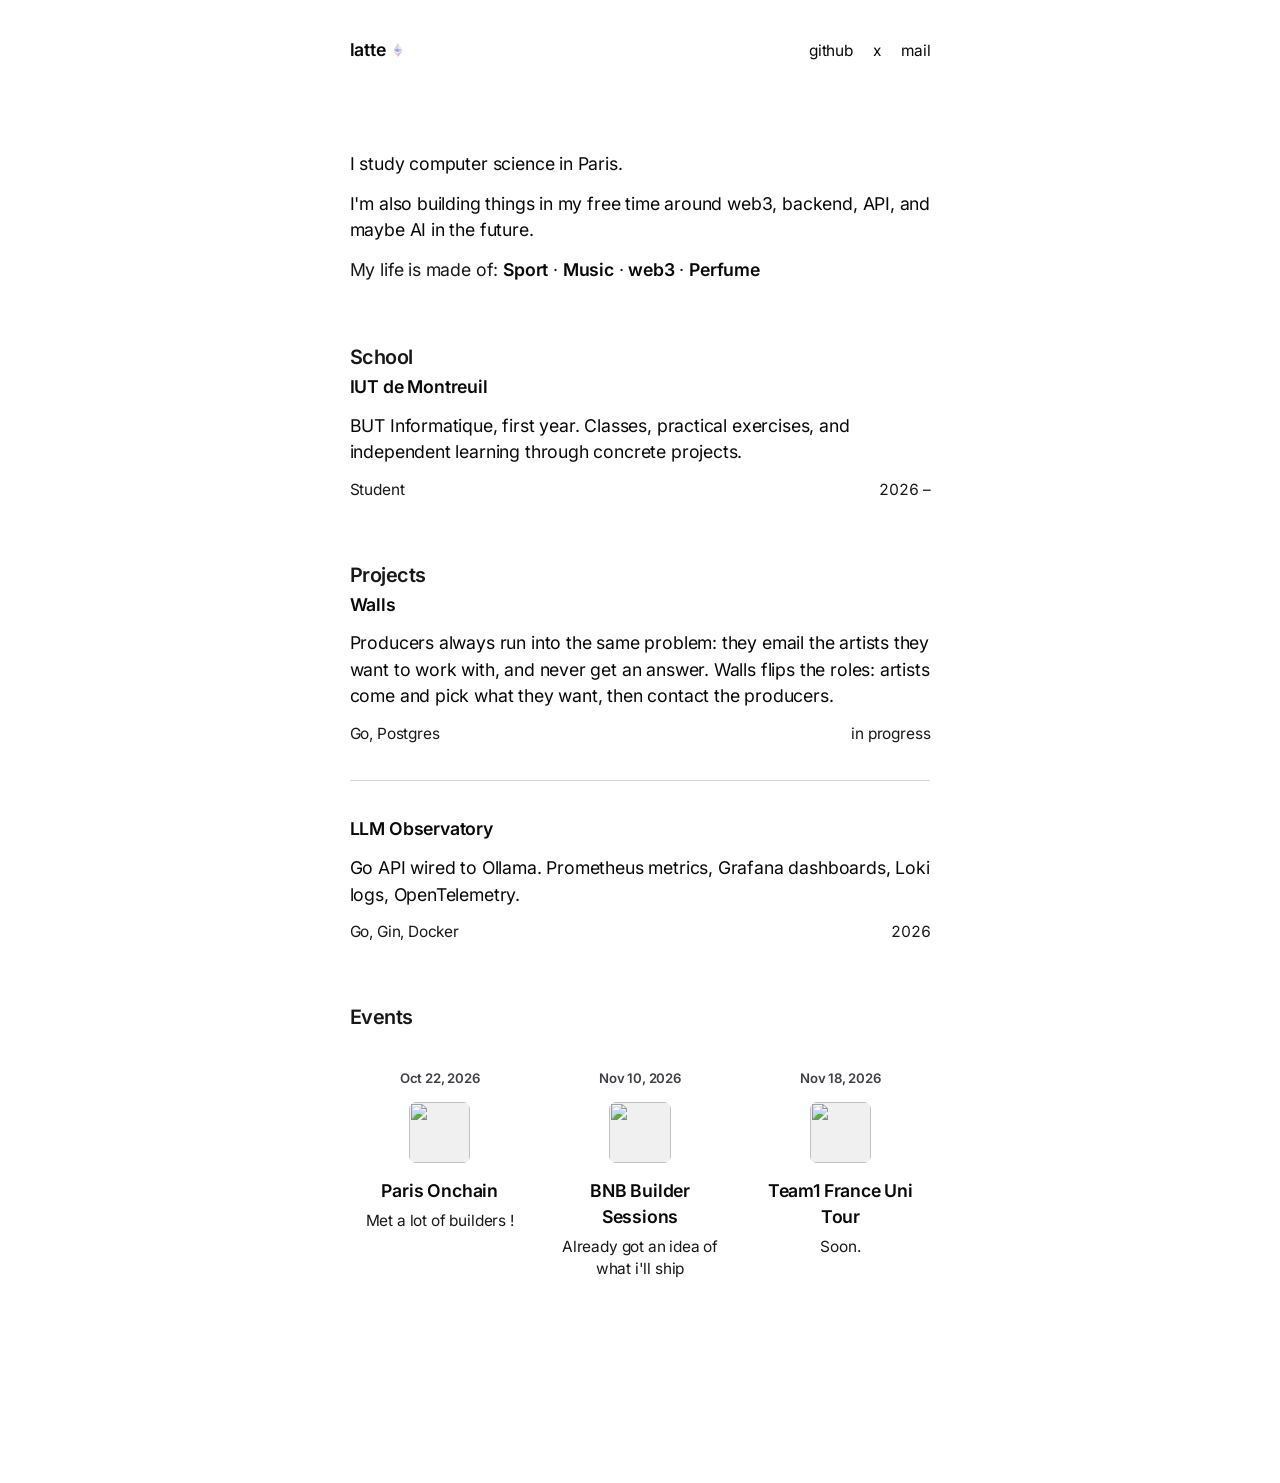
==== commit e0e75438: "Restyle home header, light theme, events at bottom" ====
--- a/index.html
+++ b/index.html
@@ -16,7 +16,6 @@
     <meta property="og:type" content="website" />
     <link rel="icon" href="assets/ethereum.svg" type="image/svg+xml" />
     <script src="assets/reveal.js"></script>
-    <link rel="preload" as="image" href="assets/mael.jpg" />
     <link rel="stylesheet" href="assets/style.css" />
     <link rel="preload" href="assets/fonts/inter-400.woff2" as="font" type="font/woff2" crossorigin />
     <link rel="preload" href="assets/fonts/inter-600.woff2" as="font" type="font/woff2" crossorigin />
@@ -26,35 +25,22 @@
     <div class="wrap">
       <main id="main">
         <header class="site-header">
-          <img
-            class="avatar"
-            src="assets/mael.jpg"
-            alt="Sitting outside with a matcha"
-            width="128"
-            height="128"
-          />
-          <div class="header-copy">
+          <div class="header-top">
             <h1 class="site-title">
               latte
-              <img class="evm-mark" src="assets/ethereum.svg" alt="Ethereum" width="18" height="18" />
+              <img class="evm-mark" src="assets/ethereum.svg" alt="Ethereum" width="14" height="14" />
             </h1>
-            <p class="greeting">traveler of <a href="dreams.html">dreams</a></p>
+            <nav class="header-links" aria-label="Contact">
+              <a href="https://github.com/lattewei" target="_blank" rel="noopener noreferrer">github</a>
+              <a href="https://x.com/lattenull" target="_blank" rel="noopener noreferrer">x</a>
+              <a href="mailto:latte.pro@tutamail.com">mail</a>
+            </nav>
           </div>
-          <nav class="header-links" aria-label="Contact">
-            <a href="https://github.com/lattewei" target="_blank" rel="noopener noreferrer">github</a>
-            <a class="x-link" href="https://x.com/lattenull" target="_blank" rel="noopener noreferrer" aria-label="X">
-              <svg viewBox="0 0 24 24" aria-hidden="true">
-                <path fill="currentColor" stroke="currentColor" stroke-width="1.4" stroke-linejoin="round" d="M18.244 2.25h3.308l-7.227 8.26 8.502 11.24H16.17l-4.714-6.231-5.401 6.231H2.744l7.727-8.835L1.254 2.25H8.08l4.253 5.622L18.244 2.25zm-1.161 17.52h1.833L7.084 4.126H5.117z"/>
-              </svg>
-            </a>
-            <a href="mailto:latte.pro@tutamail.com">mail</a>
-          </nav>
         </header>
 
         <div class="bio">
           <p>I study computer science in Paris.</p>
           <p>I'm also building things in my free time around web3, backend, API, and maybe AI in the future.</p>
-          <p>I just try to be better than yesterday.</p>
           <p class="meta-line">
             My life is made of:
             <a class="link-accent" href="interests/sport.html">Sport</a>
@@ -67,13 +53,6 @@
           </p>
 
         </div>
-
-        <section class="section" aria-labelledby="events-heading">
-          <h2 id="events-heading" class="section-heading">Events</h2>
-          <div data-events>
-            <p class="entry-body">Nothing yet.</p>
-          </div>
-        </section>
 
         <section class="section" aria-labelledby="school-heading">
           <h2 id="school-heading" class="section-heading">School</h2>
@@ -123,6 +102,13 @@
             </div>
           </article>
         </section>
+
+        <section class="section" aria-labelledby="events-heading">
+          <h2 id="events-heading" class="section-heading">Events</h2>
+          <div data-events>
+            <p class="entry-body">Nothing yet.</p>
+          </div>
+        </section>
       </main>
     </div>
     <script src="events/posts.js"></script>
--- a/assets/style.css
+++ b/assets/style.css
@@ -18,16 +18,16 @@
   --font-sans: Inter, system-ui, sans-serif;
   --font-display: Inter, system-ui, sans-serif;
   --font-mono: Inter, system-ui, sans-serif;
-  /* Theme: edit these tokens to restyle the site (light by default). */
-  --color-bg: #f7f6f2;
-  --color-fg: #141413;
-  --color-fg-soft: #3a3935;
-  --color-muted: #6b6a65;
-  --color-muted-soft: #8e8d88;
-  --color-accent: #2a7fd4;
-  --color-border: #dddcd5;
+  /* Theme: light. */
+  --color-bg: #ffffff;
+  --color-fg: #09090b;
+  --color-fg-soft: #18181b;
+  --color-muted: #3f3f46;
+  --color-muted-soft: #52525b;
+  --color-accent: #1d6bb8;
+  --color-border: #d4d4d8;
   --color-focus-surface: color-mix(in srgb, var(--color-accent) 10%, var(--color-bg));
-  --color-lightbox: rgba(247, 246, 242, 0.94);
+  --color-lightbox: rgba(255, 255, 255, 0.94);
   --motion-ease-out: cubic-bezier(0.22, 1, 0.36, 1);
   --motion-hover: 0.28s var(--motion-ease-out);
   --motion-focus: 0.22s var(--motion-ease-out);
@@ -52,6 +52,7 @@
 html {
   color-scheme: light;
   background: var(--color-bg);
+  font-size: 110%;
 }
 
 *,
@@ -130,9 +131,9 @@
 
 .wrap {
   width: 100%;
-  max-width: 65ch;
+  max-width: 36rem;
   margin: 0 auto;
-  padding: 2rem 1.5rem 4rem;
+  padding: 1.5rem 1.5rem 4rem;
   flex: 1;
   display: flex;
   flex-direction: column;
@@ -140,7 +141,7 @@
 
 @media (min-width: 48rem) {
   .wrap {
-    padding: 5rem 2rem 8rem;
+    padding: 1.25rem 1.5rem 8rem;
   }
 }
 
@@ -149,49 +150,49 @@
   scroll-margin-top: 1rem;
 }
 
+/* Top bar: name left, links right — Zinedine-style rhythm. */
 .site-header {
+  position: sticky;
+  top: 0;
+  z-index: 20;
+  margin: 0 -0.25rem 4rem;
+  padding: 0.85rem 0.25rem 1rem;
+  background: linear-gradient(
+    to bottom,
+    var(--color-bg) 55%,
+    color-mix(in srgb, var(--color-bg) 0%, transparent)
+  );
+}
+
+.header-top {
   display: flex;
   align-items: center;
-  gap: 0.75rem;
-  margin-bottom: 1.375rem;
-}
-
-.avatar {
-  width: 7rem;
-  height: 7rem;
-  flex-shrink: 0;
-  border-radius: 999px;
-  border: 1px solid var(--color-border);
-  object-fit: cover;
-  object-position: 50% 18%;
-}
-
-.header-copy {
-  min-width: 0;
-  flex: 1;
-  display: flex;
-  flex-direction: column;
-  gap: 0.125rem;
+  justify-content: space-between;
+  gap: 1.25rem;
+  min-height: 1.5rem;
 }
 
 .header-links {
   display: flex;
-  flex-direction: column;
-  align-items: flex-end;
-  justify-content: center;
-  gap: 0.15rem;
-  margin-left: auto;
-  padding-left: 0.85rem;
-  border-left: 1px solid var(--color-border);
-  font-family: var(--font-mono);
-  font-size: var(--font-size-sm);
-  line-height: 1.3;
+  flex-wrap: wrap;
+  align-items: center;
+  justify-content: flex-end;
+  gap: 0.95rem;
+  font-family: var(--font-sans);
+  font-size: 0.8125rem;
+  line-height: 1.25;
+}
+
+@media (min-width: 48rem) {
+  .header-links {
+    gap: 1.15rem;
+    font-size: 0.875rem;
+  }
 }
 
 .header-links a {
   color: var(--color-fg);
-  font-weight: 600;
-  min-height: 1.75rem;
+  font-weight: 500;
   display: inline-flex;
   align-items: center;
 }
@@ -200,6 +201,7 @@
 .header-links a:focus-visible {
   color: var(--color-fg);
   text-decoration: underline;
+  text-decoration-thickness: var(--link-underline-thickness);
   text-underline-offset: var(--link-underline-offset);
 }
 
@@ -211,74 +213,41 @@
 .site-title {
   display: inline-flex;
   align-items: center;
-  gap: 0.4rem;
-  font-family: var(--font-display);
-  font-size: var(--font-size-xl);
-  font-weight: 600;
-  line-height: var(--line-height-xl);
-  letter-spacing: -0.025em;
+  gap: 0.3rem;
+  margin: 0;
+  font-family: var(--font-sans);
+  font-size: 0.9375rem;
+  font-weight: 600;
+  line-height: 1.25;
+  letter-spacing: -0.01em;
+  color: var(--color-fg);
+}
+
+@media (min-width: 48rem) {
+  .site-title {
+    font-size: 1rem;
+  }
 }
 
 .evm-mark {
-  width: 1em;
-  height: 1em;
+  width: 0.8em;
+  height: 0.8em;
   display: block;
 }
 
-.x-link {
-  display: inline-flex;
-  align-items: center;
-  vertical-align: -0.18em;
-  font-weight: 700;
-}
-
-.x-link svg {
-  width: 1.1em;
-  height: 1.1em;
-  display: block;
-}
-
-.greeting {
-  font-size: var(--font-size-sm);
-  line-height: var(--line-height-sm);
-  color: var(--color-muted-soft);
-}
-
-.greeting a {
-  color: inherit;
-  font-weight: 600;
-}
-
-.greeting a:hover,
-.greeting a:focus-visible {
-  color: var(--color-fg);
-  text-decoration: underline;
-  text-underline-offset: var(--link-underline-offset);
-}
-
-.greeting a:focus-visible {
-  outline: 2px solid var(--color-accent);
-  outline-offset: 2px;
-}
-
 .bio {
-  color: var(--color-fg-soft);
+  color: var(--color-fg);
   margin-bottom: var(--space-xl);
+  margin-top: 0.25rem;
 }
 
 .bio p + p {
   margin-top: 0.75rem;
 }
 
-.bio p:first-child,
-.bio p:nth-child(2),
-.bio p:nth-child(3) {
-  color: var(--color-fg);
-}
-
 .meta-line {
   margin-top: 0.75rem;
-  color: var(--color-muted);
+  color: var(--color-fg-soft);
 }
 
 .contact-line {
@@ -316,16 +285,7 @@
   flex-shrink: 0;
 }
 
-.event-mobile-item:not(:last-child) .event-mobile-rail::after {
-  content: "";
-  position: absolute;
-  top: 3.15rem;
-  bottom: -1.75rem;
-  left: 50%;
-  width: 1px;
-  background: var(--color-border);
-  transform: translateX(-50%);
-}
+
 
 .event-mobile-body {
   min-width: 0;
@@ -342,9 +302,9 @@
   flex-shrink: 0;
   overflow: hidden;
   border-radius: 0.4rem;
-  border: 1px solid var(--color-border);
+  border: 0;
   background: color-mix(in srgb, var(--color-fg) 6%, var(--color-bg));
-  box-shadow: 0 0 0 3px var(--color-bg);
+  transition: transform var(--motion-hover);
 }
 
 .event-thumb img {
@@ -352,6 +312,17 @@
   width: 100%;
   height: 100%;
   object-fit: cover;
+  transition: transform var(--motion-hover);
+}
+
+a.event-thumb:hover,
+a.event-thumb:focus-visible {
+  transform: scale(1.08);
+}
+
+a.event-thumb:hover img,
+a.event-thumb:focus-visible img {
+  transform: scale(1.04);
 }
 
 .event-thumb-fallback {
@@ -361,11 +332,6 @@
   background: color-mix(in srgb, var(--color-muted) 18%, var(--color-bg));
 }
 
-a.event-thumb:hover,
-a.event-thumb:focus-visible {
-  border-color: var(--color-muted);
-}
-
 a.event-thumb:focus-visible {
   outline: 2px solid var(--color-accent);
   outline-offset: 2px;
@@ -389,7 +355,7 @@
 }
 
 .event-title {
-  font-family: var(--font-display);
+  font-family: var(--font-sans);
   font-size: var(--font-size-body);
   font-weight: 600;
   line-height: var(--line-height-sm);
@@ -436,27 +402,13 @@
   }
 
   .event-desktop-line {
-    position: relative;
     display: flex;
     align-items: center;
     min-height: 3.5rem;
     margin: 0.85rem 0;
   }
 
-  .event-desktop-line::before {
-    content: "";
-    position: absolute;
-    top: 50%;
-    left: calc(100% / var(--event-count) / 2);
-    right: calc(100% / var(--event-count) / 2);
-    height: 1px;
-    background: var(--color-border);
-    transform: translateY(-50%);
-  }
-
   .event-desktop-thumbs {
-    position: relative;
-    z-index: 1;
     width: 100%;
   }
 
@@ -495,7 +447,7 @@
   font-weight: 600;
   line-height: var(--line-height-lg);
   letter-spacing: -0.025em;
-  color: var(--color-muted);
+  color: var(--color-fg-soft);
   margin-bottom: 0.75rem;
 }
 
@@ -528,7 +480,7 @@
 
 .entry-body {
   margin-top: 0.75rem;
-  color: var(--color-fg-soft);
+  color: var(--color-fg);
 }
 
 .entry-body p + p {
@@ -583,7 +535,7 @@
   font-family: var(--font-mono);
   font-size: var(--font-size-sm);
   line-height: var(--line-height-sm);
-  color: var(--color-muted);
+  color: var(--color-fg-soft);
 }
 
 .date-label {
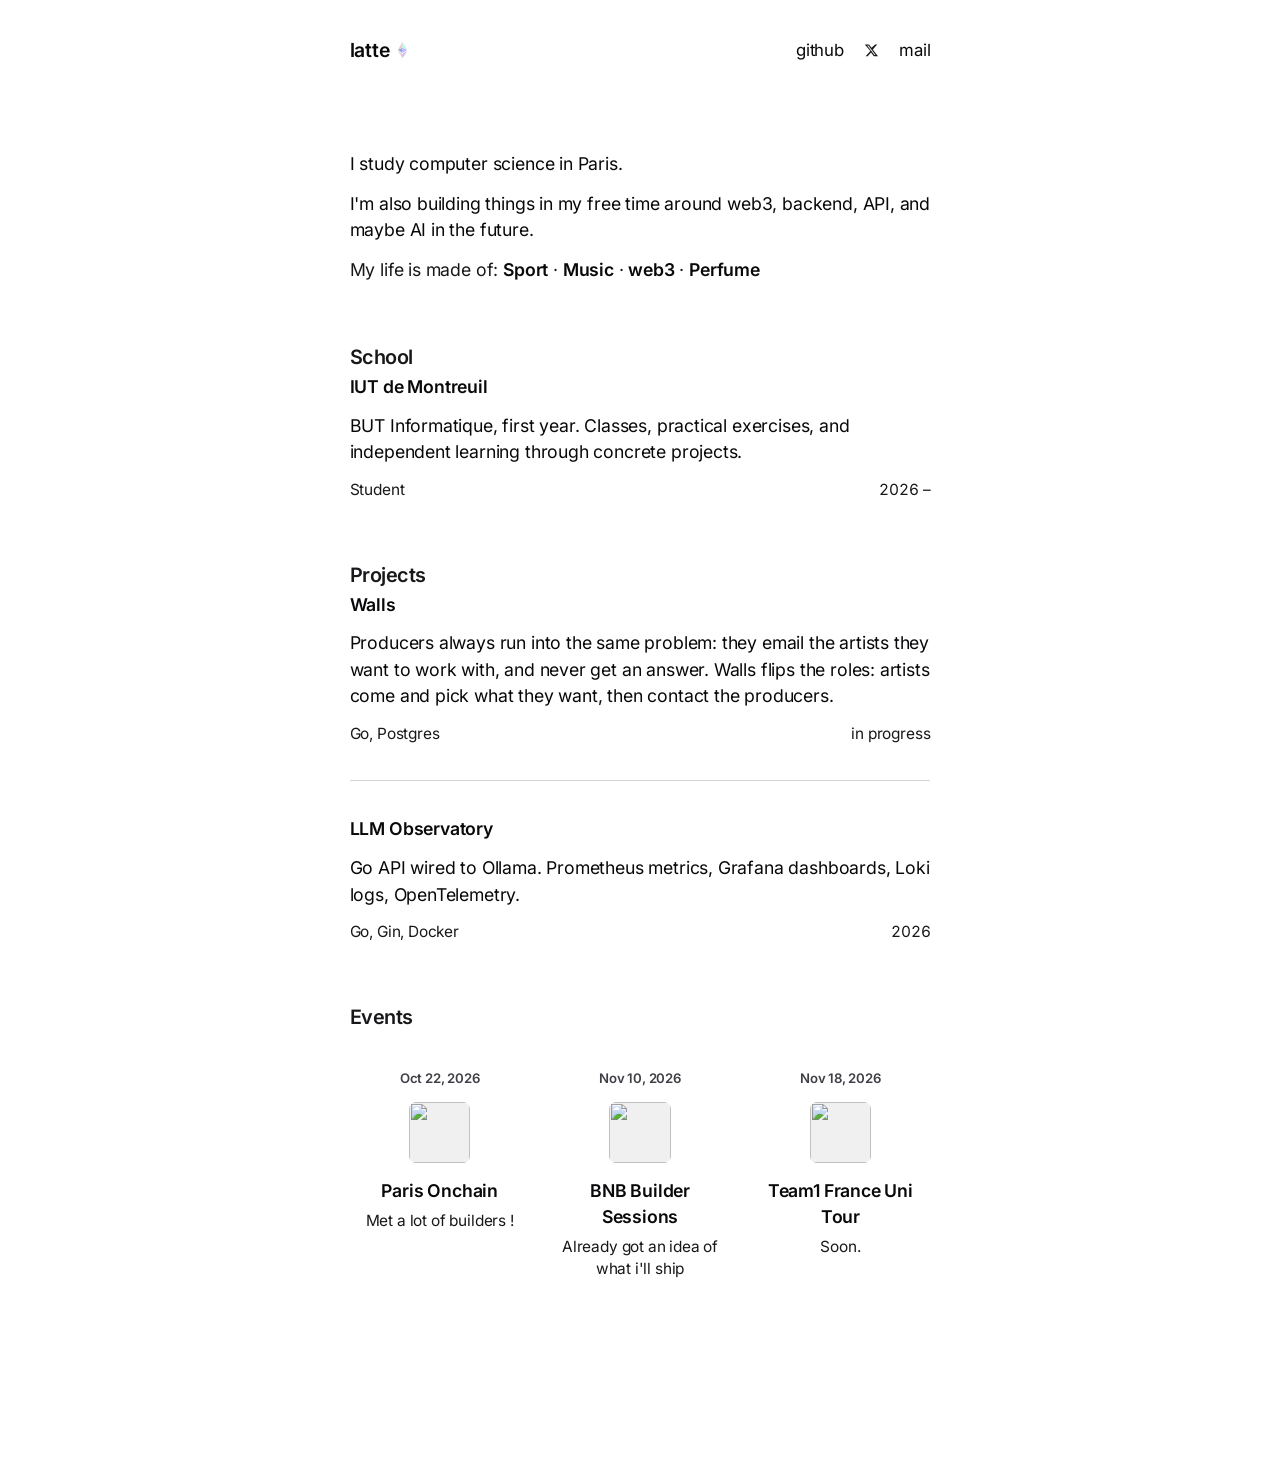
==== commit 03186cd7: "Polish header: X logo and slightly larger name/links" ====
--- a/index.html
+++ b/index.html
@@ -32,7 +32,11 @@
             </h1>
             <nav class="header-links" aria-label="Contact">
               <a href="https://github.com/lattewei" target="_blank" rel="noopener noreferrer">github</a>
-              <a href="https://x.com/lattenull" target="_blank" rel="noopener noreferrer">x</a>
+              <a class="x-link" href="https://x.com/lattenull" target="_blank" rel="noopener noreferrer" aria-label="X">
+                <svg viewBox="0 0 24 24" aria-hidden="true">
+                  <path fill="currentColor" d="M18.244 2.25h3.308l-7.227 8.26 8.502 11.24H16.17l-4.714-6.231-5.401 6.231H2.744l7.727-8.835L1.254 2.25H8.08l4.253 5.622L18.244 2.25zm-1.161 17.52h1.833L7.084 4.126H5.117z"/>
+                </svg>
+              </a>
               <a href="mailto:latte.pro@tutamail.com">mail</a>
             </nav>
           </div>
--- a/assets/style.css
+++ b/assets/style.css
@@ -179,14 +179,14 @@
   justify-content: flex-end;
   gap: 0.95rem;
   font-family: var(--font-sans);
-  font-size: 0.8125rem;
+  font-size: 0.9rem;
   line-height: 1.25;
 }
 
 @media (min-width: 48rem) {
   .header-links {
     gap: 1.15rem;
-    font-size: 0.875rem;
+    font-size: 0.95rem;
   }
 }
 
@@ -208,6 +208,23 @@
 .header-links a:focus-visible {
   outline: 2px solid var(--color-accent);
   outline-offset: 2px;
+}
+
+.header-links .x-link {
+  display: inline-flex;
+  align-items: center;
+  color: var(--color-fg-soft);
+}
+
+.header-links .x-link:hover,
+.header-links .x-link:focus-visible {
+  color: var(--color-fg);
+}
+
+.header-links .x-link svg {
+  width: 0.88em;
+  height: 0.88em;
+  display: block;
 }
 
 .site-title {
@@ -216,7 +233,7 @@
   gap: 0.3rem;
   margin: 0;
   font-family: var(--font-sans);
-  font-size: 0.9375rem;
+  font-size: 1.05rem;
   font-weight: 600;
   line-height: 1.25;
   letter-spacing: -0.01em;
@@ -225,7 +242,7 @@
 
 @media (min-width: 48rem) {
   .site-title {
-    font-size: 1rem;
+    font-size: 1.1rem;
   }
 }
 
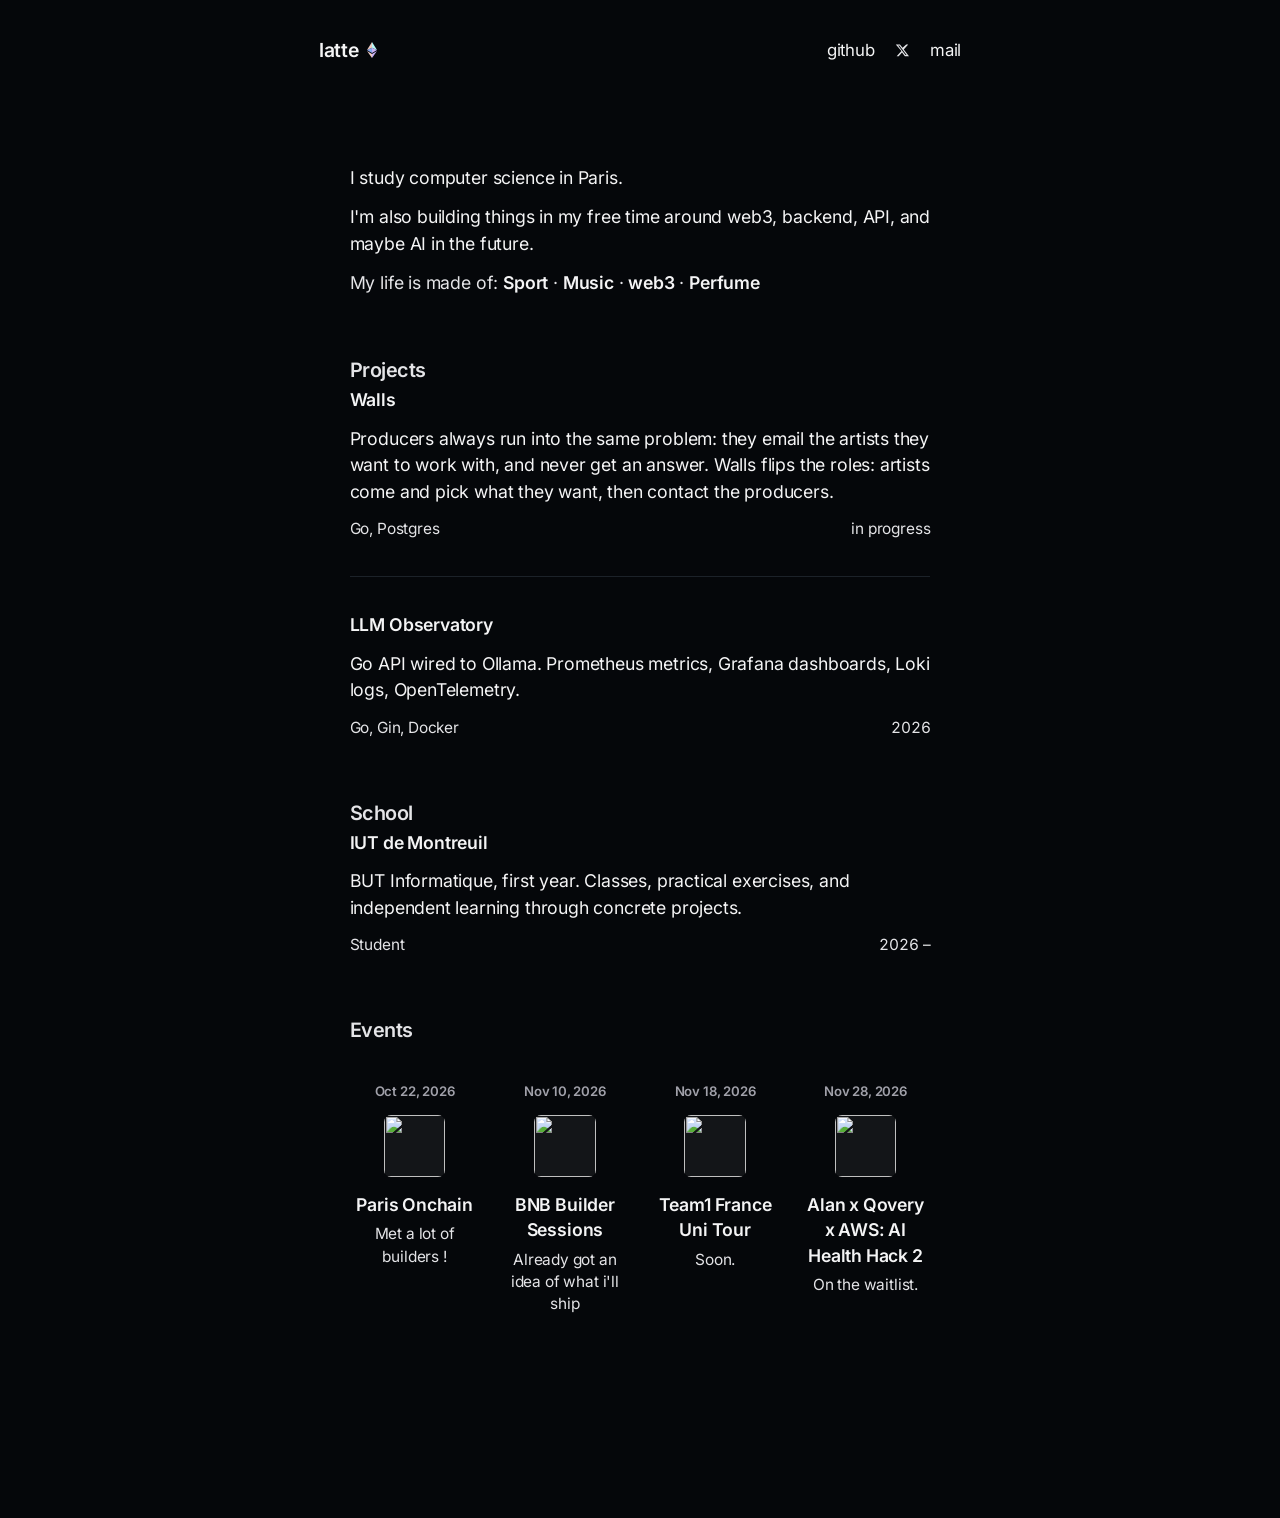
==== commit cb492391: "Reorder sections; bleed header past content column" ====
--- a/index.html
+++ b/index.html
@@ -58,22 +58,6 @@
 
         </div>
 
-        <section class="section" aria-labelledby="school-heading">
-          <h2 id="school-heading" class="section-heading">School</h2>
-          <article class="entry">
-            <p class="work-headline">
-              <a class="link-fg" href="https://www.iut.univ-paris8.fr/Formations/BUT/INFO" target="_blank" rel="noopener noreferrer">IUT de Montreuil</a>
-            </p>
-            <div class="entry-body">
-              <p>BUT Informatique, first year. Classes, practical exercises, and independent learning through concrete projects.</p>
-              <div class="work-meta">
-                <span>Student</span>
-                <span class="date-label">2026 –</span>
-              </div>
-            </div>
-          </article>
-        </section>
-
         <section class="section" aria-labelledby="projects-heading">
           <h2 id="projects-heading" class="section-heading">Projects</h2>
           <article class="entry">
@@ -107,6 +91,22 @@
           </article>
         </section>
 
+        <section class="section" aria-labelledby="school-heading">
+          <h2 id="school-heading" class="section-heading">School</h2>
+          <article class="entry">
+            <p class="work-headline">
+              <a class="link-fg" href="https://www.iut.univ-paris8.fr/Formations/BUT/INFO" target="_blank" rel="noopener noreferrer">IUT de Montreuil</a>
+            </p>
+            <div class="entry-body">
+              <p>BUT Informatique, first year. Classes, practical exercises, and independent learning through concrete projects.</p>
+              <div class="work-meta">
+                <span>Student</span>
+                <span class="date-label">2026 –</span>
+              </div>
+            </div>
+          </article>
+        </section>
+
         <section class="section" aria-labelledby="events-heading">
           <h2 id="events-heading" class="section-heading">Events</h2>
           <div data-events>
--- a/assets/style.css
+++ b/assets/style.css
@@ -18,16 +18,16 @@
   --font-sans: Inter, system-ui, sans-serif;
   --font-display: Inter, system-ui, sans-serif;
   --font-mono: Inter, system-ui, sans-serif;
-  /* Theme: light. */
-  --color-bg: #ffffff;
-  --color-fg: #09090b;
-  --color-fg-soft: #18181b;
-  --color-muted: #3f3f46;
-  --color-muted-soft: #52525b;
-  --color-accent: #1d6bb8;
-  --color-border: #d4d4d8;
-  --color-focus-surface: color-mix(in srgb, var(--color-accent) 10%, var(--color-bg));
-  --color-lightbox: rgba(255, 255, 255, 0.94);
+  /* Theme: dark (jup-ish ambient). */
+  --color-bg: #05070a;
+  --color-fg: #f4f4f5;
+  --color-fg-soft: #e4e4e7;
+  --color-muted: #a1a1aa;
+  --color-muted-soft: #71717a;
+  --color-accent: #5aa4e8;
+  --color-border: #1c2229;
+  --color-focus-surface: color-mix(in srgb, var(--color-accent) 14%, var(--color-bg));
+  --color-lightbox: rgba(5, 7, 10, 0.94);
   --motion-ease-out: cubic-bezier(0.22, 1, 0.36, 1);
   --motion-hover: 0.28s var(--motion-ease-out);
   --motion-focus: 0.22s var(--motion-ease-out);
@@ -50,9 +50,10 @@
 }
 
 html {
-  color-scheme: light;
+  color-scheme: dark;
   background: var(--color-bg);
   font-size: 110%;
+  -webkit-text-size-adjust: 100%;
 }
 
 *,
@@ -61,10 +62,6 @@
   box-sizing: border-box;
   margin: 0;
   padding: 0;
-}
-
-html {
-  -webkit-text-size-adjust: 100%;
 }
 
 body {
@@ -152,16 +149,8 @@
 
 /* Top bar: name left, links right — Zinedine-style rhythm. */
 .site-header {
-  position: sticky;
-  top: 0;
-  z-index: 20;
-  margin: 0 -0.25rem 4rem;
-  padding: 0.85rem 0.25rem 1rem;
-  background: linear-gradient(
-    to bottom,
-    var(--color-bg) 55%,
-    color-mix(in srgb, var(--color-bg) 0%, transparent)
-  );
+  margin: 0 0 5.5rem;
+  padding: 0.85rem 0 0.25rem;
 }
 
 .header-top {
@@ -170,6 +159,18 @@
   justify-content: space-between;
   gap: 1.25rem;
   min-height: 1.5rem;
+  /* Bleed a bit past the content column. */
+  margin-left: -0.85rem;
+  margin-right: -0.85rem;
+  width: calc(100% + 1.7rem);
+}
+
+@media (min-width: 48rem) {
+  .header-top {
+    margin-left: -1.75rem;
+    margin-right: -1.75rem;
+    width: calc(100% + 3.5rem);
+  }
 }
 
 .header-links {
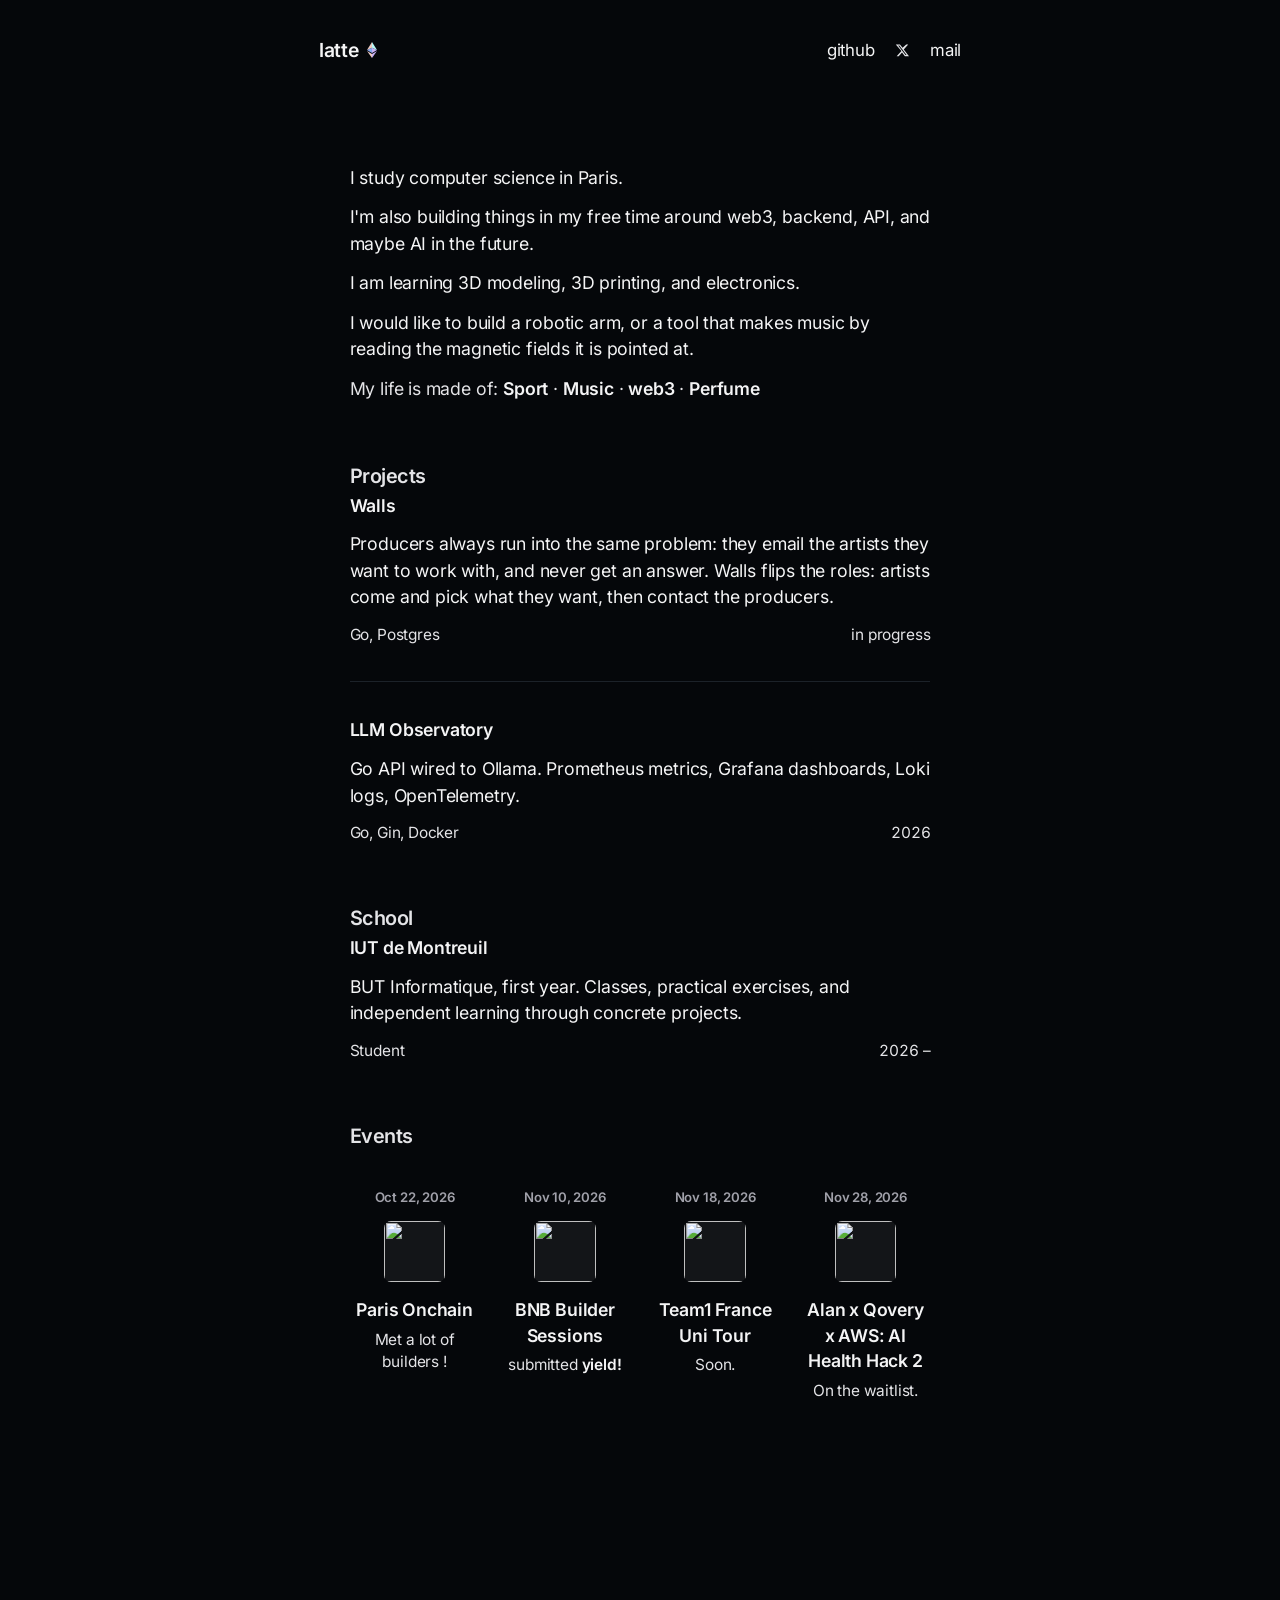
==== commit c9dea909: "Bio: 3D, electronics, robotic arm and magnetic music idea" ====
--- a/index.html
+++ b/index.html
@@ -45,6 +45,8 @@
         <div class="bio">
           <p>I study computer science in Paris.</p>
           <p>I'm also building things in my free time around web3, backend, API, and maybe AI in the future.</p>
+          <p>I am learning 3D modeling, 3D printing, and electronics.</p>
+          <p>I would like to build a robotic arm, or a tool that makes music by reading the magnetic fields it is pointed at.</p>
           <p class="meta-line">
             My life is made of:
             <a class="link-accent" href="interests/sport.html">Sport</a>
